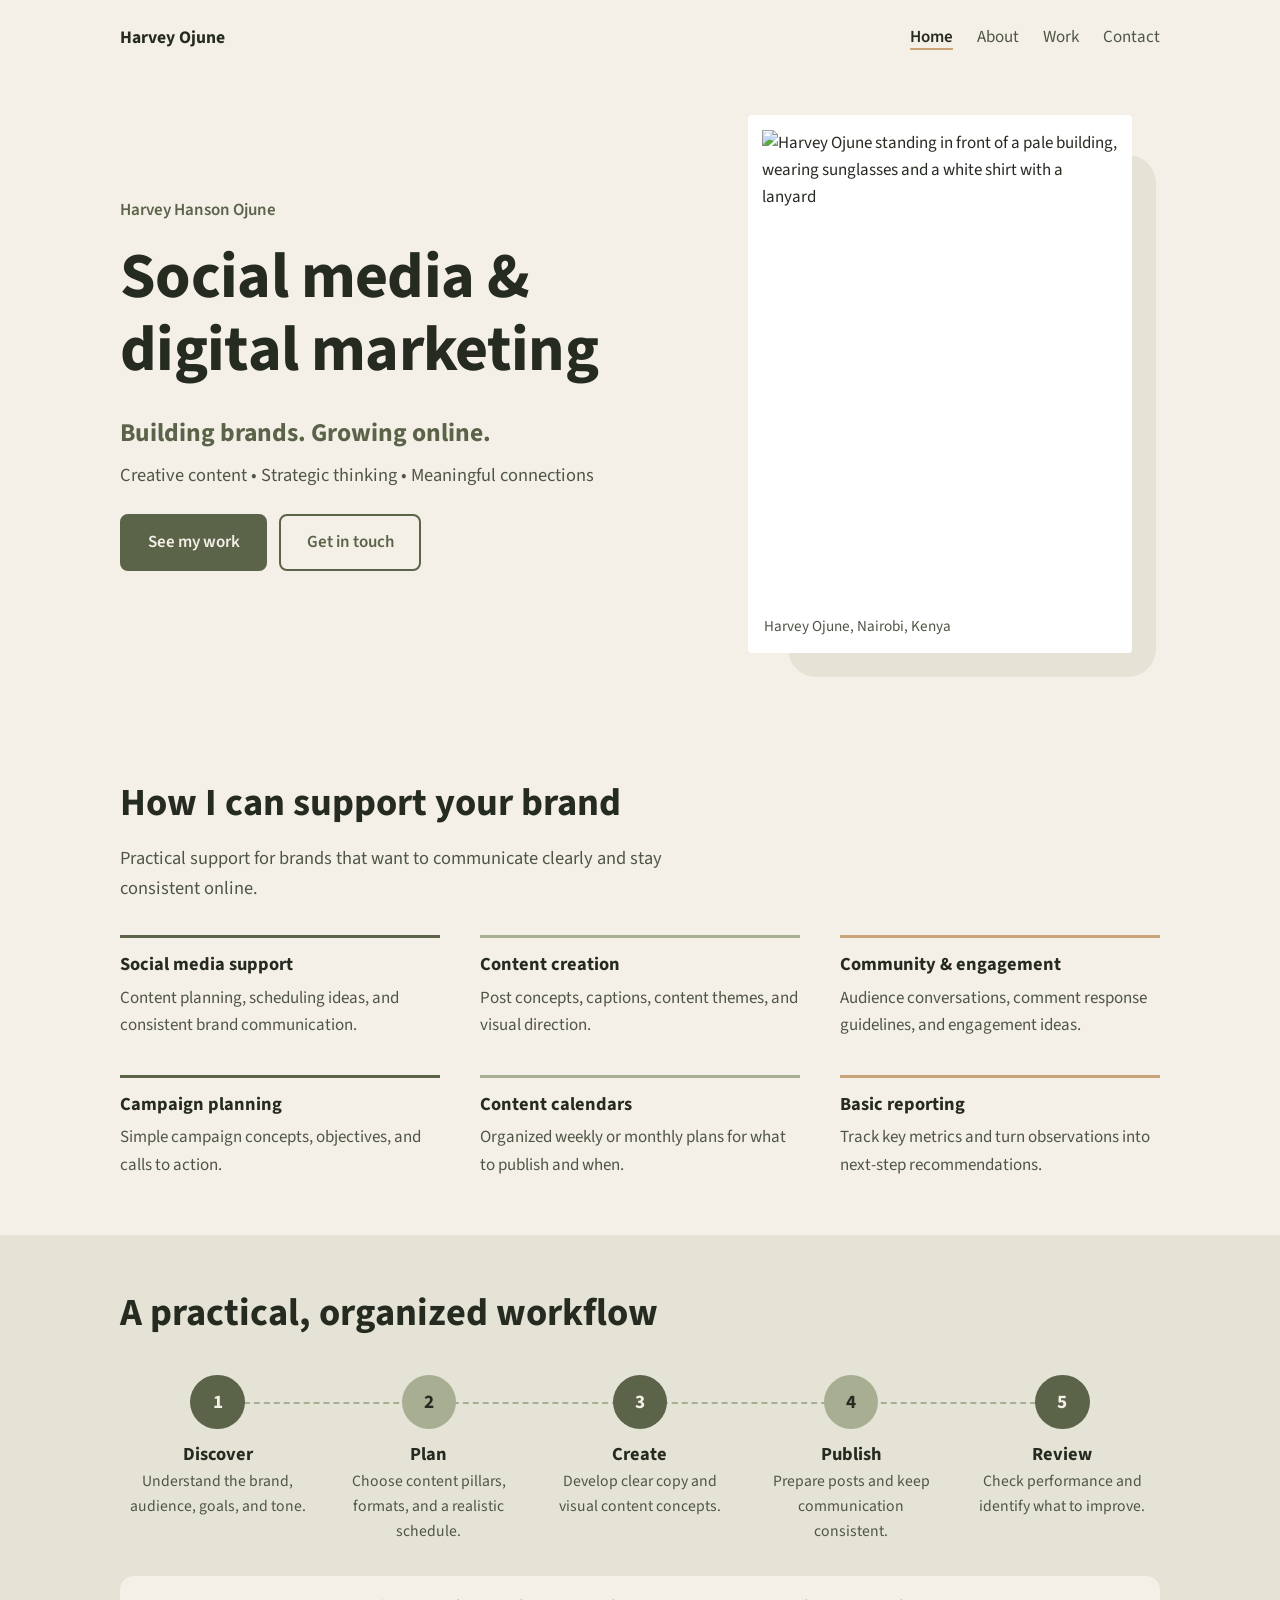
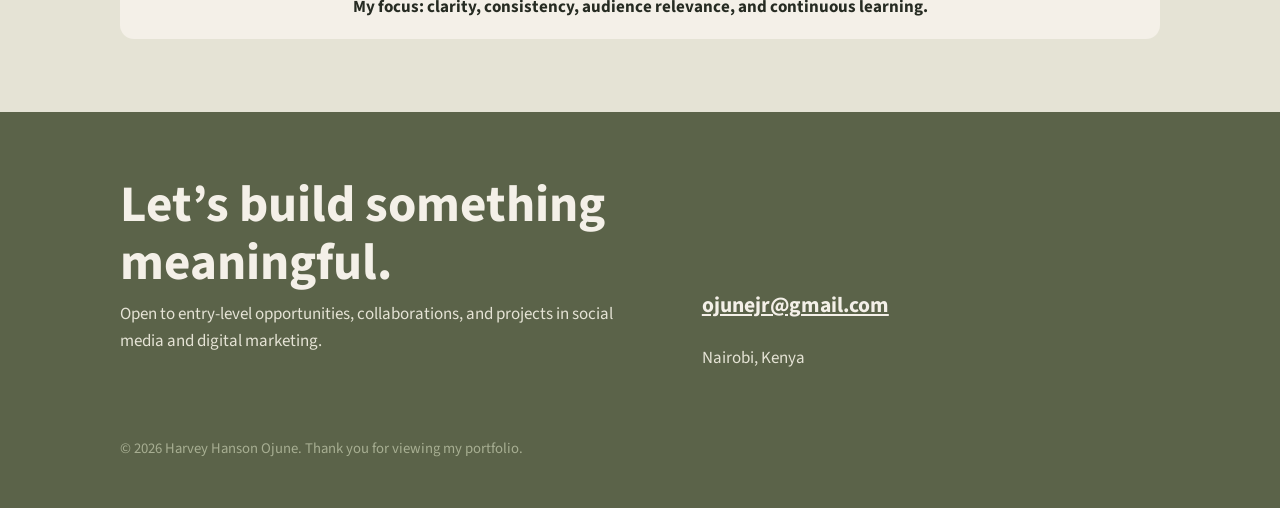
==== index.html @ 5746744a "Add files via upload" ====
<!DOCTYPE html>
<html lang="en">
<head>
  <meta charset="UTF-8">
  <meta name="viewport" content="width=device-width, initial-scale=1">
  <link rel="preconnect" href="https://fonts.googleapis.com">
  <link rel="preconnect" href="https://fonts.gstatic.com" crossorigin>
  <link href="https://fonts.googleapis.com/css2?family=Source+Sans+3:wght@400;600;700;800&display=swap" rel="stylesheet">
  <link rel="icon" href="data:image/svg+xml,%3Csvg xmlns=%27http://www.w3.org/2000/svg%27 viewBox=%270 0 100 100%27%3E%3Crect width=%27100%27 height=%27100%27 rx=%2722%27 fill=%27%235b6349%27/%3E%3Ctext x=%2750%27 y=%2770%27 font-size=%2762%27 font-family=%27sans-serif%27 font-weight=%27700%27 text-anchor=%27middle%27 fill=%27%23f4f0e8%27%3EH%3C/text%3E%3C/svg%3E">
  <link rel="stylesheet" href="style.css">
  <title>Harvey Ojune | Social Media &amp; Digital Marketing</title>
  <meta name="description" content="Portfolio of Harvey Hanson Ojune, a social media and digital marketing professional in Nairobi, Kenya. Creative content, strategic thinking, meaningful connections.">
</head>
<body>

  <header class="site-header">
    <div class="wrap">
      <a class="brand" href="index.html">Harvey Ojune</a>
      <nav aria-label="Main">
        <a href="index.html" aria-current="page">Home</a>
        <a href="about.html">About</a>
        <a href="work.html">Work</a>
        <a href="#contact">Contact</a>
      </nav>
    </div>
  </header>

  <main>
    <section class="hero">
      <div class="wrap">
        <div>
          <p class="name">Harvey Hanson Ojune</p>
          <h1>Social media &amp; digital marketing</h1>
          <p class="tagline">Building brands. Growing online.</p>
          <p class="pillars">Creative content &bull; Strategic thinking &bull; Meaningful connections</p>
          <div class="button-row">
            <a class="button" href="work.html">See my work</a>
            <a class="button ghost" href="#contact">Get in touch</a>
          </div>
        </div>
        <div class="photo-frame">
          <figure>
            <img src="images/harvey-cover.jpg" alt="Harvey Ojune standing in front of a pale building, wearing sunglasses and a white shirt with a lanyard" width="633" height="844">
            <figcaption>Harvey Ojune, Nairobi, Kenya</figcaption>
          </figure>
        </div>
      </div>
    </section>

    <section id="services">
      <div class="wrap">
        <h2>How I can support your brand</h2>
        <p class="section-intro">Practical support for brands that want to communicate clearly and stay consistent online.</p>
        <ul class="services">
          <li>
            <h3>Social media support</h3>
            <p>Content planning, scheduling ideas, and consistent brand communication.</p>
          </li>
          <li>
            <h3>Content creation</h3>
            <p>Post concepts, captions, content themes, and visual direction.</p>
          </li>
          <li>
            <h3>Community &amp; engagement</h3>
            <p>Audience conversations, comment response guidelines, and engagement ideas.</p>
          </li>
          <li>
            <h3>Campaign planning</h3>
            <p>Simple campaign concepts, objectives, and calls to action.</p>
          </li>
          <li>
            <h3>Content calendars</h3>
            <p>Organized weekly or monthly plans for what to publish and when.</p>
          </li>
          <li>
            <h3>Basic reporting</h3>
            <p>Track key metrics and turn observations into next-step recommendations.</p>
          </li>
        </ul>
      </div>
    </section>

    <section class="workflow-band" id="workflow">
      <div class="wrap">
        <h2>A practical, organized workflow</h2>
        <ol class="steps">
          <li>
            <h3>Discover</h3>
            <p>Understand the brand, audience, goals, and tone.</p>
          </li>
          <li>
            <h3>Plan</h3>
            <p>Choose content pillars, formats, and a realistic schedule.</p>
          </li>
          <li>
            <h3>Create</h3>
            <p>Develop clear copy and visual content concepts.</p>
          </li>
          <li>
            <h3>Publish</h3>
            <p>Prepare posts and keep communication consistent.</p>
          </li>
          <li>
            <h3>Review</h3>
            <p>Check performance and identify what to improve.</p>
          </li>
        </ol>
        <p class="focus">My focus: clarity, consistency, audience relevance, and continuous learning.</p>
      </div>
    </section>
  </main>

  <footer class="contact" id="contact">
    <div class="wrap">
      <div>
        <h2>Let&rsquo;s build something meaningful.</h2>
        <p>Open to entry-level opportunities, collaborations, and projects in social media and digital marketing.</p>
      </div>
      <div>
        <p class="email"><a href="mailto:ojunejr@gmail.com">ojunejr@gmail.com</a></p>
        <p class="place">Nairobi, Kenya</p>
      </div>
      <p class="legal">&copy; 2026 Harvey Hanson Ojune. Thank you for viewing my portfolio.</p>
    </div>
  </footer>

</body>
</html>
---- style.css ----
/* ==========================================================
   Harvey Ojune portfolio
   Change the colors and widths here and the whole site updates.
   ========================================================== */
:root {
  --cream: #f4f0e8;
  --stone: #e5e3d5;
  --sage: #5b6349;
  --sage-light: #a7ae92;
  --tan: #c9a478;
  --ink: #262b22;
  --muted: #4f5645;
  --white: #ffffff;
  --max: 68rem;
  --radius: 14px;
}

* { box-sizing: border-box; }

html { scroll-behavior: smooth; }
@media (prefers-reduced-motion: reduce) { html { scroll-behavior: auto; } }

body {
  margin: 0;
  background: var(--cream);
  color: var(--ink);
  font-family: "Source Sans 3", Calibri, Carlito, "Segoe UI", Roboto, system-ui, sans-serif;
  font-size: 1.0625rem;
  line-height: 1.6;
}

img { max-width: 100%; height: auto; display: block; }

h1, h2, h3 { line-height: 1.15; margin: 0 0 0.5em; font-weight: 700; }
h1 { font-size: clamp(2.25rem, 6vw, 4rem); letter-spacing: -0.01em; }
h2 { font-size: clamp(1.75rem, 3.5vw, 2.4rem); }
h3 { font-size: 1.15rem; }
p  { margin: 0 0 1em; max-width: 62ch; }

a { color: var(--sage); }
a:hover { color: var(--ink); }
a:focus-visible, .button:focus-visible {
  outline: 3px solid var(--sage);
  outline-offset: 3px;
}

.wrap { max-width: var(--max); margin: 0 auto; padding: 0 1.5rem; }
.muted { color: var(--muted); }

/* ---------- Header ---------- */
.site-header { padding: 1.25rem 0; }
.site-header .wrap {
  display: flex; flex-wrap: wrap; justify-content: space-between;
  align-items: center; gap: 0.75rem 1.5rem;
}
.brand { font-weight: 700; color: var(--ink); text-decoration: none; font-size: 1.1rem; }
.site-header nav { display: flex; flex-wrap: wrap; gap: 0.25rem 1.5rem; }
.site-header nav a { color: var(--muted); text-decoration: none; padding: 0.25rem 0; }
.site-header nav a:hover { color: var(--ink); }
.site-header nav a[aria-current="page"] {
  color: var(--ink); font-weight: 600;
  text-decoration: underline; text-decoration-thickness: 2px;
  text-underline-offset: 6px; text-decoration-color: var(--tan);
}

/* ---------- Buttons ---------- */
.button {
  display: inline-block; padding: 0.8rem 1.6rem; border-radius: 8px;
  background: var(--sage); color: var(--cream);
  font-weight: 600; text-decoration: none; border: 2px solid var(--sage);
}
.button:hover { background: var(--ink); border-color: var(--ink); color: var(--cream); }
.button.ghost { background: transparent; color: var(--sage); }
.button.ghost:hover { background: var(--sage); color: var(--cream); border-color: var(--sage); }
.button-row { display: flex; flex-wrap: wrap; gap: 0.75rem; margin-top: 1.5rem; }

/* ---------- Hero ---------- */
.hero { padding: 2.5rem 0 4.5rem; }
.hero .wrap {
  display: grid; grid-template-columns: 1.25fr 1fr;
  gap: 3rem; align-items: center;
}
.hero .name { color: var(--sage); font-weight: 600; margin-bottom: 1rem; }
.hero h1 { margin-bottom: 0.4em; }
.hero .tagline { font-size: 1.6rem; font-weight: 700; color: var(--sage); margin-bottom: 0.4rem; }
.hero .pillars { font-size: 1.15rem; color: var(--muted); }

.photo-frame { position: relative; justify-self: center; width: 100%; max-width: 24rem; }
.photo-frame::before {
  content: ""; position: absolute; inset: 2.5rem -1.5rem -1.5rem 2.5rem;
  background: var(--stone); border-radius: 28px; z-index: 0;
}
.photo-frame figure {
  position: relative; z-index: 1; margin: 0; background: var(--white);
  padding: 0.9rem 0.9rem 0.6rem; border-radius: 4px;
}
.photo-frame img { width: 100%; aspect-ratio: 3 / 4; object-fit: cover; }
.photo-frame figcaption { padding: 0.7rem 0.1rem 0.3rem; font-size: 0.95rem; color: var(--muted); }

/* ---------- Sections ---------- */
section { padding: 3.5rem 0; }
.section-intro { color: var(--muted); font-size: 1.15rem; margin-bottom: 2rem; }

/* Services */
.services {
  display: grid; grid-template-columns: repeat(3, 1fr);
  gap: 2.25rem 2.5rem; margin: 0; padding: 0; list-style: none;
}
.services li { border-top: 3px solid var(--sage); padding-top: 1rem; }
.services li:nth-child(3n+2) { border-top-color: var(--sage-light); }
.services li:nth-child(3n) { border-top-color: var(--tan); }
.services p { color: var(--muted); margin: 0; }

/* Workflow (a real sequence, so it is numbered) */
.workflow-band { background: var(--stone); }
.steps {
  list-style: none; margin: 2.5rem 0 2rem; padding: 0;
  display: grid; grid-template-columns: repeat(5, 1fr); gap: 1rem;
  position: relative; counter-reset: step;
}
.steps::before {
  content: ""; position: absolute; top: 1.7rem; left: 10%; right: 10%;
  border-top: 2px dashed var(--sage-light);
}
.steps li { position: relative; text-align: center; padding: 0 0.4rem; counter-increment: step; }
.steps li::before {
  content: counter(step);
  display: grid; place-items: center; width: 3.4rem; height: 3.4rem;
  margin: 0 auto 0.9rem; border-radius: 50%;
  background: var(--sage); color: var(--cream);
  font-weight: 700; font-size: 1.2rem; position: relative;
}
.steps li:nth-child(even)::before { background: var(--sage-light); color: var(--ink); }
.steps h3 { margin-bottom: 0.25rem; }
.steps p { margin: 0 auto; color: var(--muted); font-size: 0.98rem; }
.focus {
  background: var(--cream); border-radius: var(--radius);
  padding: 1.1rem 1.5rem; text-align: center; font-weight: 700; max-width: none;
}

/* ---------- About page ---------- */
.about-grid {
  display: grid; grid-template-columns: 1.4fr 1fr; gap: 3.5rem; align-items: start;
}
.about-photo { margin: 0; background: var(--white); padding: 0.9rem 0.9rem 0.6rem; border-radius: 4px; max-width: 22rem; }
.about-photo img { width: 100%; aspect-ratio: 4 / 5; object-fit: cover; object-position: 50% 40%; }
.about-photo figcaption { padding: 0.7rem 0.1rem 0.3rem; font-size: 0.95rem; color: var(--muted); }

.strengths { list-style: none; padding: 0; margin: 0 0 2rem; display: grid; grid-template-columns: 1fr 1fr; gap: 0.75rem; }
.strengths li { background: var(--white); border-radius: 10px; padding: 0.9rem 1.1rem; font-weight: 600; border-left: 5px solid var(--sage); }
.strengths li:nth-child(2) { border-left-color: var(--sage-light); }
.strengths li:nth-child(3) { border-left-color: var(--tan); }

.approach { display: flex; flex-wrap: wrap; gap: 0.75rem; padding: 0; list-style: none; margin: 0 0 2rem; }
.approach li { padding: 0.7rem 1.4rem; border-radius: 999px; font-weight: 700; }
.approach li:nth-child(1) { background: var(--sage); color: var(--cream); }
.approach li:nth-child(2) { background: var(--sage-light); color: var(--ink); }
.approach li:nth-child(3) { background: var(--tan); color: var(--ink); }

.tools { display: grid; grid-template-columns: 1fr 1fr; gap: 1.5rem 2.5rem; margin: 0; padding: 0; list-style: none; }
.tools li { border-top: 1px solid var(--sage-light); padding-top: 0.75rem; }
.tools strong { display: block; }
.tools span { color: var(--muted); }

/* ---------- Work page ---------- */
.page-head { padding: 2rem 0 1rem; }
.notice {
  background: var(--stone); border-radius: var(--radius);
  padding: 1rem 1.4rem; max-width: 62ch; margin: 1.25rem 0 0;
}

.week {
  display: grid; grid-template-columns: repeat(7, 1fr); gap: 0.6rem;
  list-style: none; padding: 0; margin: 0 0 1rem;
}
.week li { background: var(--white); border-radius: 12px; overflow: hidden; display: flex; flex-direction: column; }
.week .day { padding: 0.7rem 0.5rem; text-align: center; font-weight: 700; background: var(--sage); color: var(--cream); }
.week li:nth-child(3n+2) .day { background: var(--sage-light); color: var(--ink); }
.week li:nth-child(3n) .day { background: var(--tan); color: var(--ink); }
.week .theme { font-weight: 700; text-align: center; padding: 1rem 0.5rem 0.4rem; line-height: 1.25; }
.week .format { text-align: center; color: var(--muted); padding: 0 0.5rem 0.4rem; }
.week .goal { text-align: center; color: var(--muted); font-size: 0.92rem; padding: 0 0.6rem 1rem; }

.post-demo { display: grid; grid-template-columns: 1fr 1.1fr; gap: 3rem; align-items: center; }
.post-card { background: var(--white); border-radius: 24px; padding: 1.25rem; max-width: 26rem; }
.post-image { position: relative; border-radius: 6px; overflow: hidden; }
.post-image img { width: 100%; aspect-ratio: 1 / 1; object-fit: cover; }
.post-image .overlay {
  position: absolute; left: 0; right: 0; bottom: 0;
  background: rgba(91, 99, 73, 0.92); color: var(--cream);
  padding: 0.9rem 1.1rem; font-weight: 800; font-size: clamp(1.2rem, 3vw, 1.6rem); line-height: 1.15;
}
.post-handle { display: flex; align-items: center; gap: 0.7rem; padding: 0.9rem 0.2rem 0.1rem; font-weight: 700; color: var(--sage); }
.post-handle::before { content: ""; width: 2.2rem; height: 2.2rem; border-radius: 50%; background: var(--sage-light); }

.post-copy h3 { margin-top: 0; }
.cta { font-weight: 700; color: var(--sage); }
.tags { color: var(--muted); font-size: 0.98rem; }

.campaign-top { display: grid; grid-template-columns: repeat(3, 1fr); gap: 2rem; margin-bottom: 2.5rem; }
.campaign-top > div { border-top: 3px solid var(--sage); padding-top: 0.9rem; }
.campaign-top > div:nth-child(2) { border-top-color: var(--sage-light); }
.campaign-top > div:nth-child(3) { border-top-color: var(--tan); }
.campaign-top p { color: var(--muted); margin: 0; }

.campaign-bottom { display: grid; grid-template-columns: 1fr 1.2fr; gap: 3rem; align-items: start; }
.days { list-style: none; padding: 0; margin: 0; }
.days li { padding: 0.5rem 0; border-bottom: 1px solid var(--sage-light); display: flex; gap: 1rem; }
.days li strong { min-width: 4.5rem; color: var(--sage); }
.measure { background: var(--stone); border-radius: var(--radius); padding: 1.4rem 1.6rem; }
.measure h3 { margin-top: 0; }
.measure p { margin: 0; }

/* ---------- Contact footer ---------- */
.contact { background: var(--sage); color: var(--cream); padding: 4rem 0 3rem; margin-top: 0; }
.contact .wrap { display: grid; grid-template-columns: 1.2fr 1fr; gap: 2rem; align-items: end; }
.contact h2 { font-size: clamp(2rem, 5vw, 3.2rem); margin-bottom: 0.5rem; }
.contact p { color: var(--stone); }
.contact a { color: var(--cream); }
.contact .email { font-size: 1.35rem; font-weight: 700; word-break: break-word; }
.contact .place { margin: 0.25rem 0 0; }
.contact .legal { grid-column: 1 / -1; margin: 2rem 0 0; font-size: 0.92rem; color: var(--sage-light); }
.contact a:focus-visible { outline-color: var(--cream); }

/* ---------- Tablet and phone ---------- */
@media (max-width: 62rem) {
  .week { grid-template-columns: repeat(4, 1fr); }
  .steps { grid-template-columns: repeat(3, 1fr); row-gap: 2rem; }
  .steps::before { display: none; }
}

@media (max-width: 52rem) {
  .hero .wrap, .about-grid, .post-demo, .campaign-bottom, .contact .wrap { grid-template-columns: 1fr; }
  .hero { padding-bottom: 3rem; }
  .photo-frame { max-width: 20rem; margin-top: 1rem; }
  .services, .campaign-top { grid-template-columns: 1fr; }
  .about-photo { max-width: 20rem; }
  .week { grid-template-columns: repeat(2, 1fr); }
}

@media (max-width: 36rem) {
  .steps { grid-template-columns: 1fr; text-align: left; }
  .steps li { display: grid; grid-template-columns: 3.4rem 1fr; column-gap: 1rem; text-align: left; }
  .steps li::before { grid-row: 1 / span 2; margin: 0; }
  .steps p { margin: 0; }
  .strengths, .tools { grid-template-columns: 1fr; }
}
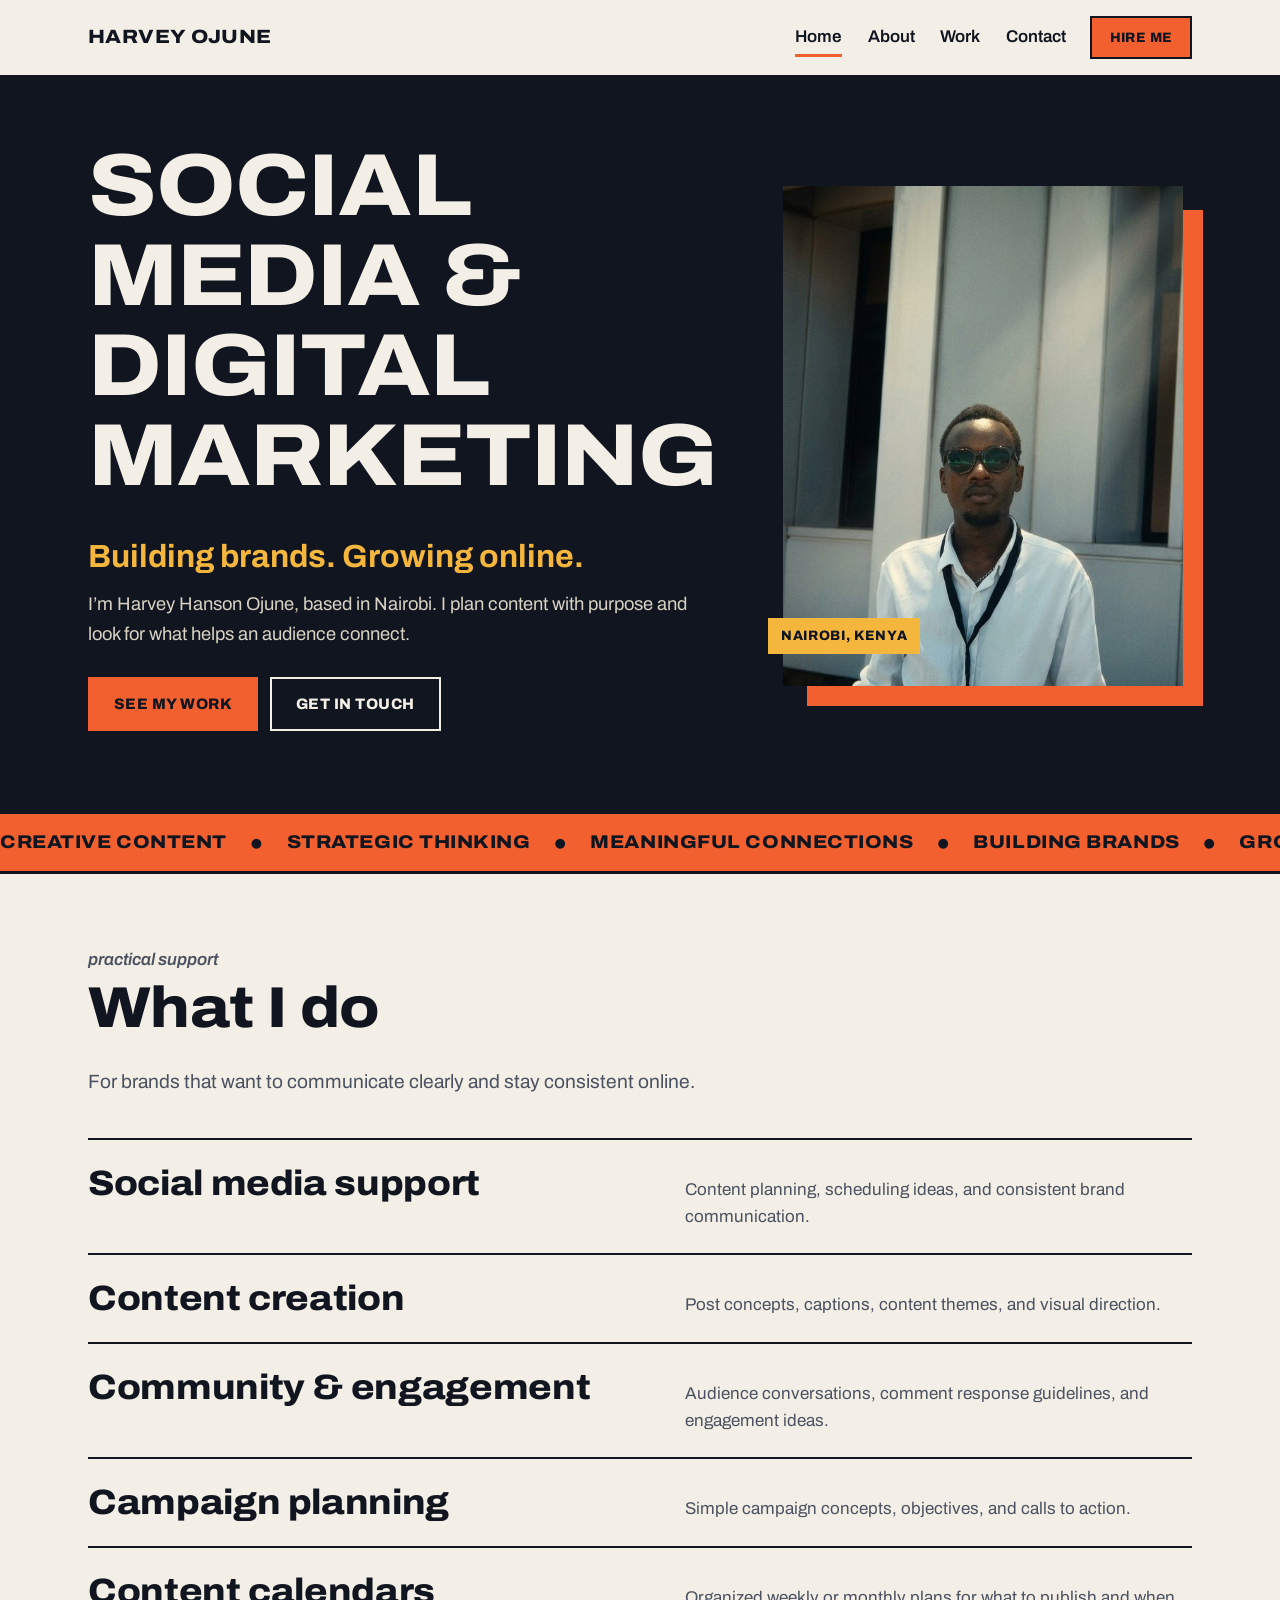
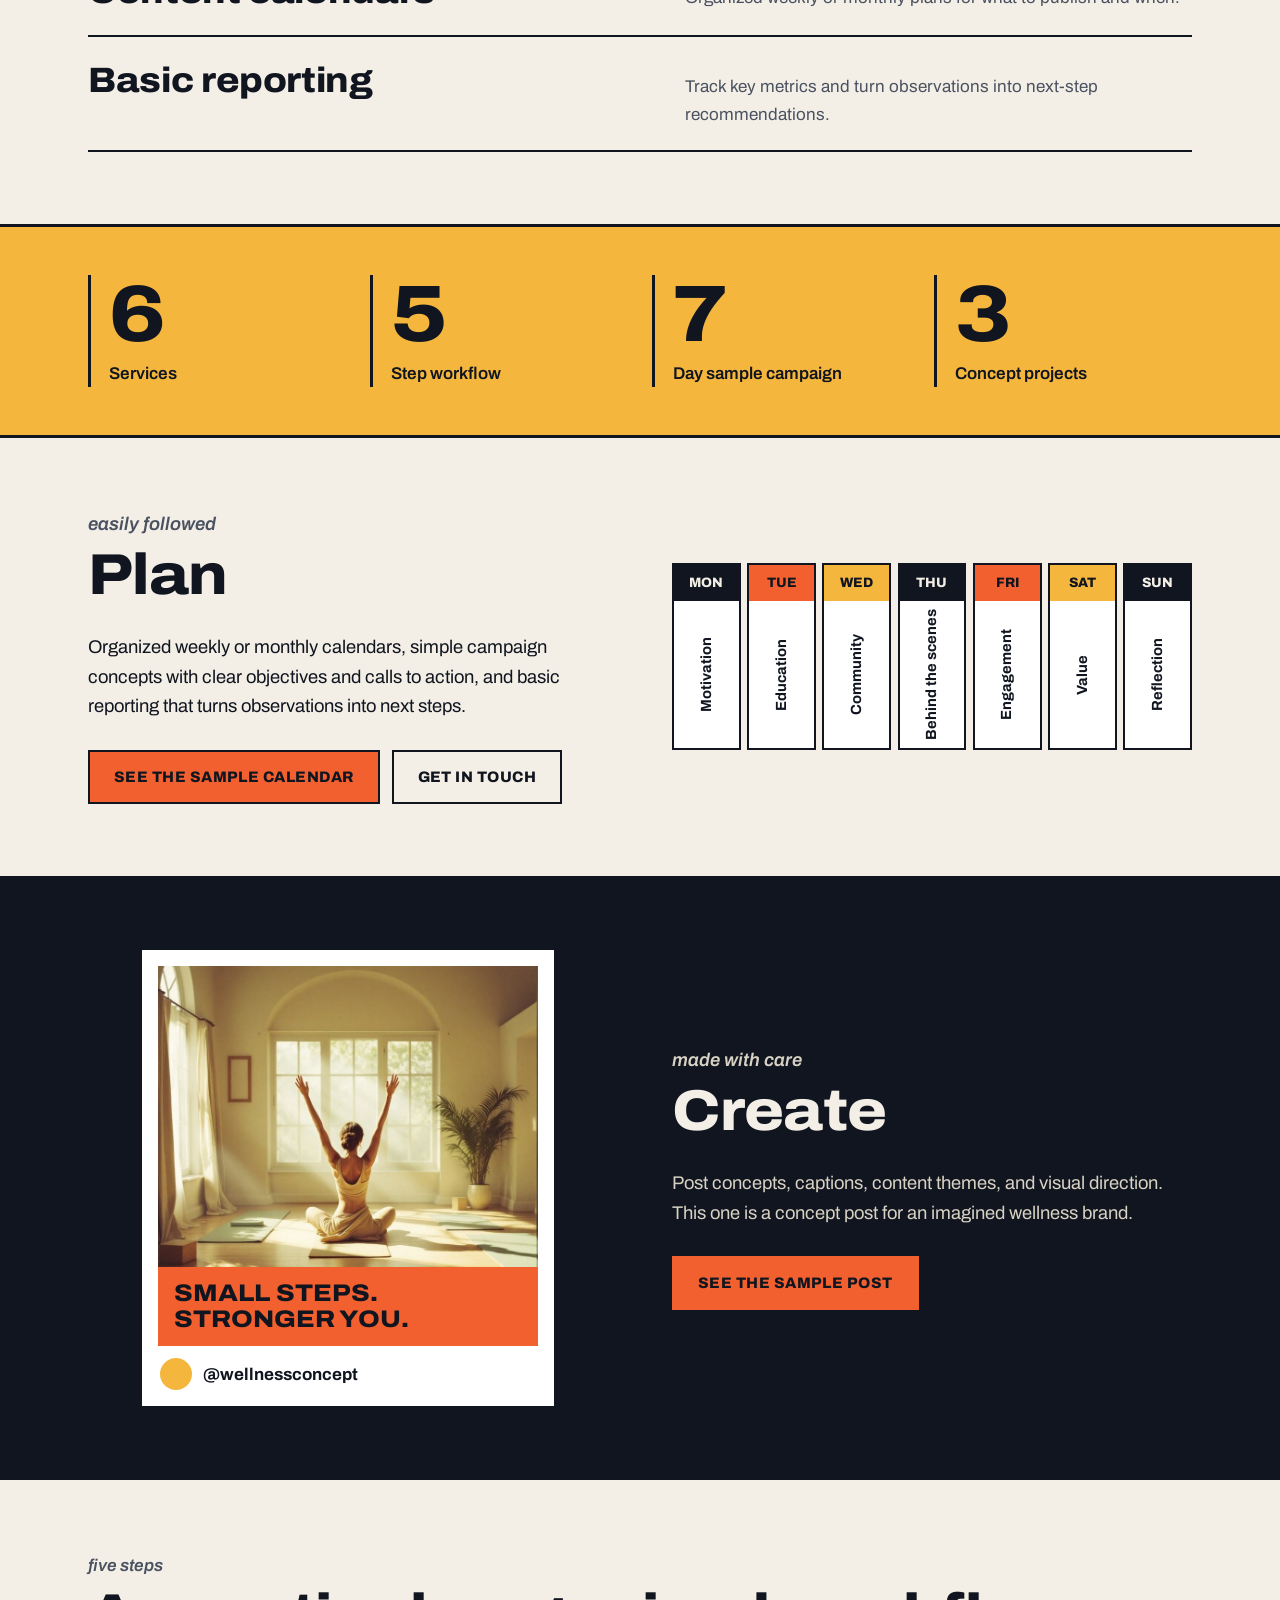
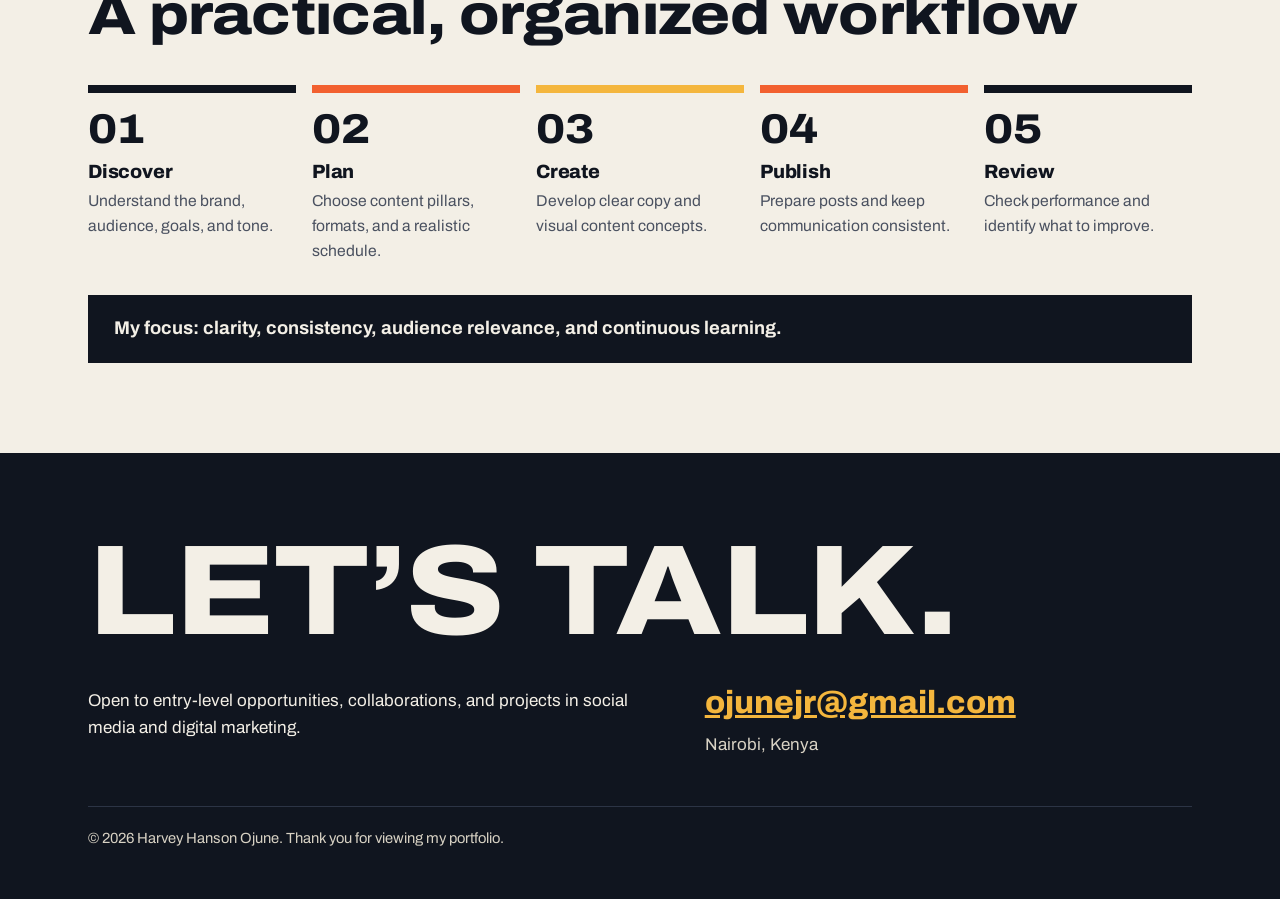
==== commit 56872ca3: "Add files via upload" ====
--- a/index.html
+++ b/index.html
@@ -5,11 +5,11 @@
   <meta name="viewport" content="width=device-width, initial-scale=1">
   <link rel="preconnect" href="https://fonts.googleapis.com">
   <link rel="preconnect" href="https://fonts.gstatic.com" crossorigin>
-  <link href="https://fonts.googleapis.com/css2?family=Source+Sans+3:wght@400;600;700;800&display=swap" rel="stylesheet">
-  <link rel="icon" href="data:image/svg+xml,%3Csvg xmlns=%27http://www.w3.org/2000/svg%27 viewBox=%270 0 100 100%27%3E%3Crect width=%27100%27 height=%27100%27 rx=%2722%27 fill=%27%235b6349%27/%3E%3Ctext x=%2750%27 y=%2770%27 font-size=%2762%27 font-family=%27sans-serif%27 font-weight=%27700%27 text-anchor=%27middle%27 fill=%27%23f4f0e8%27%3EH%3C/text%3E%3C/svg%3E">
+  <link href="https://fonts.googleapis.com/css2?family=Archivo:wdth,wght@62..125,400..900&display=swap" rel="stylesheet">
+  <link rel="icon" href="data:image/svg+xml,%3Csvg xmlns=%27http://www.w3.org/2000/svg%27 viewBox=%270 0 100 100%27%3E%3Crect width=%27100%27 height=%27100%27 fill=%27%23f2602f%27/%3E%3Ctext x=%2750%27 y=%2772%27 font-size=%2768%27 font-family=%27sans-serif%27 font-weight=%27800%27 text-anchor=%27middle%27 fill=%27%2310151f%27%3EH%3C/text%3E%3C/svg%3E">
   <link rel="stylesheet" href="style.css">
   <title>Harvey Ojune | Social Media &amp; Digital Marketing</title>
-  <meta name="description" content="Portfolio of Harvey Hanson Ojune, a social media and digital marketing professional in Nairobi, Kenya. Creative content, strategic thinking, meaningful connections.">
+  <meta name="description" content="Portfolio of Harvey Hanson Ojune, a social media and digital marketing professional in Nairobi, Kenya. Building brands. Growing online.">
 </head>
 <body>
 
@@ -22,103 +22,133 @@
         <a href="work.html">Work</a>
         <a href="#contact">Contact</a>
       </nav>
+      <a class="button small" href="mailto:ojunejr@gmail.com?subject=Hello%20Harvey">Hire me</a>
     </div>
   </header>
 
   <main>
-    <section class="hero">
+    <section class="hero dark">
       <div class="wrap">
         <div>
-          <p class="name">Harvey Hanson Ojune</p>
           <h1>Social media &amp; digital marketing</h1>
           <p class="tagline">Building brands. Growing online.</p>
-          <p class="pillars">Creative content &bull; Strategic thinking &bull; Meaningful connections</p>
+          <p class="lead">I&rsquo;m Harvey Hanson Ojune, based in Nairobi. I plan content with purpose and look for what helps an audience connect.</p>
           <div class="button-row">
             <a class="button" href="work.html">See my work</a>
             <a class="button ghost" href="#contact">Get in touch</a>
           </div>
         </div>
-        <div class="photo-frame">
-          <figure>
-            <img src="images/harvey-cover.jpg" alt="Harvey Ojune standing in front of a pale building, wearing sunglasses and a white shirt with a lanyard" width="633" height="844">
-            <figcaption>Harvey Ojune, Nairobi, Kenya</figcaption>
-          </figure>
+        <div class="hero-photo">
+          <img src="images/harvey-cover.jpg" alt="Harvey Ojune standing in front of a pale building, wearing sunglasses and a white shirt with a lanyard" width="633" height="844">
+          <span class="tag">Nairobi, Kenya</span>
         </div>
       </div>
     </section>
 
-    <section id="services">
+    <div class="ticker" aria-label="Creative content, strategic thinking, meaningful connections">
+      <div class="ticker-track">
+        <div class="ticker-group"><span>Creative content</span><span>Strategic thinking</span><span>Meaningful connections</span><span>Building brands</span><span>Growing online</span></div>
+        <div class="ticker-group" aria-hidden="true"><span>Creative content</span><span>Strategic thinking</span><span>Meaningful connections</span><span>Building brands</span><span>Growing online</span></div>
+      </div>
+    </div>
+
+    <section id="what-i-do">
       <div class="wrap">
-        <h2>How I can support your brand</h2>
-        <p class="section-intro">Practical support for brands that want to communicate clearly and stay consistent online.</p>
-        <ul class="services">
-          <li>
-            <h3>Social media support</h3>
-            <p>Content planning, scheduling ideas, and consistent brand communication.</p>
-          </li>
-          <li>
-            <h3>Content creation</h3>
-            <p>Post concepts, captions, content themes, and visual direction.</p>
-          </li>
-          <li>
-            <h3>Community &amp; engagement</h3>
-            <p>Audience conversations, comment response guidelines, and engagement ideas.</p>
-          </li>
-          <li>
-            <h3>Campaign planning</h3>
-            <p>Simple campaign concepts, objectives, and calls to action.</p>
-          </li>
-          <li>
-            <h3>Content calendars</h3>
-            <p>Organized weekly or monthly plans for what to publish and when.</p>
-          </li>
-          <li>
-            <h3>Basic reporting</h3>
-            <p>Track key metrics and turn observations into next-step recommendations.</p>
-          </li>
+        <p class="kicker">practical support</p>
+        <h2>What I do</h2>
+        <p class="section-intro">For brands that want to communicate clearly and stay consistent online.</p>
+        <ul class="what">
+          <li><h3>Social media support</h3><p>Content planning, scheduling ideas, and consistent brand communication.</p></li>
+          <li><h3>Content creation</h3><p>Post concepts, captions, content themes, and visual direction.</p></li>
+          <li><h3>Community &amp; engagement</h3><p>Audience conversations, comment response guidelines, and engagement ideas.</p></li>
+          <li><h3>Campaign planning</h3><p>Simple campaign concepts, objectives, and calls to action.</p></li>
+          <li><h3>Content calendars</h3><p>Organized weekly or monthly plans for what to publish and when.</p></li>
+          <li><h3>Basic reporting</h3><p>Track key metrics and turn observations into next-step recommendations.</p></li>
         </ul>
       </div>
     </section>
 
-    <section class="workflow-band" id="workflow">
+    <div class="stats">
       <div class="wrap">
+        <ul>
+          <li><span class="num">6</span><span class="label">Services</span></li>
+          <li><span class="num">5</span><span class="label">Step workflow</span></li>
+          <li><span class="num">7</span><span class="label">Day sample campaign</span></li>
+          <li><span class="num">3</span><span class="label">Concept projects</span></li>
+        </ul>
+      </div>
+    </div>
+
+    <section class="feature">
+      <div class="wrap">
+        <div>
+          <p class="kicker">easily followed</p>
+          <h2>Plan</h2>
+          <p>Organized weekly or monthly calendars, simple campaign concepts with clear objectives and calls to action, and basic reporting that turns observations into next steps.</p>
+          <div class="button-row">
+            <a class="button" href="work.html#calendar">See the sample calendar</a>
+            <a class="button ghost" href="#contact">Get in touch</a>
+          </div>
+        </div>
+        <div>
+          <ul class="mini-week" aria-label="Sample week of content themes: Motivation, Education, Community, Behind the scenes, Engagement, Value, Reflection">
+            <li><span class="d">Mon</span><span class="t">Motivation</span></li>
+            <li><span class="d">Tue</span><span class="t">Education</span></li>
+            <li><span class="d">Wed</span><span class="t">Community</span></li>
+            <li><span class="d">Thu</span><span class="t">Behind the scenes</span></li>
+            <li><span class="d">Fri</span><span class="t">Engagement</span></li>
+            <li><span class="d">Sat</span><span class="t">Value</span></li>
+            <li><span class="d">Sun</span><span class="t">Reflection</span></li>
+          </ul>
+        </div>
+      </div>
+    </section>
+
+    <section class="feature dark">
+      <div class="wrap">
+        <div class="post-card">
+          <div class="post-image">
+            <img src="images/wellness-post.jpg" alt="A woman sitting cross-legged in a sunlit yoga studio with her arms raised toward a large window" width="820" height="820">
+            <div class="overlay">Small steps. Stronger you.</div>
+          </div>
+          <div class="post-handle">@wellnessconcept</div>
+        </div>
+        <div>
+          <p class="kicker">made with care</p>
+          <h2>Create</h2>
+          <p>Post concepts, captions, content themes, and visual direction. This one is a concept post for an imagined wellness brand.</p>
+          <div class="button-row">
+            <a class="button" href="work.html#post">See the sample post</a>
+          </div>
+        </div>
+      </div>
+    </section>
+
+    <section id="workflow">
+      <div class="wrap">
+        <p class="kicker">five steps</p>
         <h2>A practical, organized workflow</h2>
         <ol class="steps">
-          <li>
-            <h3>Discover</h3>
-            <p>Understand the brand, audience, goals, and tone.</p>
-          </li>
-          <li>
-            <h3>Plan</h3>
-            <p>Choose content pillars, formats, and a realistic schedule.</p>
-          </li>
-          <li>
-            <h3>Create</h3>
-            <p>Develop clear copy and visual content concepts.</p>
-          </li>
-          <li>
-            <h3>Publish</h3>
-            <p>Prepare posts and keep communication consistent.</p>
-          </li>
-          <li>
-            <h3>Review</h3>
-            <p>Check performance and identify what to improve.</p>
-          </li>
+          <li><h3>Discover</h3><p>Understand the brand, audience, goals, and tone.</p></li>
+          <li><h3>Plan</h3><p>Choose content pillars, formats, and a realistic schedule.</p></li>
+          <li><h3>Create</h3><p>Develop clear copy and visual content concepts.</p></li>
+          <li><h3>Publish</h3><p>Prepare posts and keep communication consistent.</p></li>
+          <li><h3>Review</h3><p>Check performance and identify what to improve.</p></li>
         </ol>
         <p class="focus">My focus: clarity, consistency, audience relevance, and continuous learning.</p>
       </div>
     </section>
   </main>
 
-  <footer class="contact" id="contact">
+  <footer class="contact dark" id="contact">
     <div class="wrap">
-      <div>
-        <h2>Let&rsquo;s build something meaningful.</h2>
+      <h2>Let&rsquo;s talk.</h2>
+      <div class="row">
         <p>Open to entry-level opportunities, collaborations, and projects in social media and digital marketing.</p>
-      </div>
-      <div>
-        <p class="email"><a href="mailto:ojunejr@gmail.com">ojunejr@gmail.com</a></p>
-        <p class="place">Nairobi, Kenya</p>
+        <div>
+          <p class="email"><a href="mailto:ojunejr@gmail.com">ojunejr@gmail.com</a></p>
+          <p class="place">Nairobi, Kenya</p>
+        </div>
       </div>
       <p class="legal">&copy; 2026 Harvey Hanson Ojune. Thank you for viewing my portfolio.</p>
     </div>
--- a/style.css
+++ b/style.css
@@ -1,247 +1,264 @@
 /* ==========================================================
-   Harvey Ojune portfolio
-   Change the colors and widths here and the whole site updates.
+   Harvey Ojune portfolio, billboard edition
+   Change the colors and widths here and every page updates.
    ========================================================== */
 :root {
-  --cream: #f4f0e8;
-  --stone: #e5e3d5;
-  --sage: #5b6349;
-  --sage-light: #a7ae92;
-  --tan: #c9a478;
-  --ink: #262b22;
-  --muted: #4f5645;
+  --midnight: #10151f;
+  --paper: #f3efe6;
+  --signal: #f2602f;
+  --sun: #f4b63d;
+  --muted: #4a5160;
+  --line: #d8d2c4;
   --white: #ffffff;
-  --max: 68rem;
-  --radius: 14px;
+  --max: 72rem;
 }
 
 * { box-sizing: border-box; }
-
 html { scroll-behavior: smooth; }
 @media (prefers-reduced-motion: reduce) { html { scroll-behavior: auto; } }
 
 body {
   margin: 0;
-  background: var(--cream);
-  color: var(--ink);
-  font-family: "Source Sans 3", Calibri, Carlito, "Segoe UI", Roboto, system-ui, sans-serif;
+  background: var(--paper);
+  color: var(--midnight);
+  font-family: "Archivo", "Segoe UI", Roboto, system-ui, sans-serif;
   font-size: 1.0625rem;
   line-height: 1.6;
 }
 
 img { max-width: 100%; height: auto; display: block; }
 
-h1, h2, h3 { line-height: 1.15; margin: 0 0 0.5em; font-weight: 700; }
-h1 { font-size: clamp(2.25rem, 6vw, 4rem); letter-spacing: -0.01em; }
-h2 { font-size: clamp(1.75rem, 3.5vw, 2.4rem); }
-h3 { font-size: 1.15rem; }
-p  { margin: 0 0 1em; max-width: 62ch; }
-
-a { color: var(--sage); }
-a:hover { color: var(--ink); }
+h1, h2, h3 { font-weight: 800; line-height: 1.02; margin: 0 0 0.5em; letter-spacing: -0.01em; }
+h1, h2 { font-stretch: 112%; }
+h1 { font-size: clamp(2.4rem, 7vw, 5.5rem); text-transform: uppercase; }
+h2 { font-size: clamp(2rem, 5vw, 3.6rem); }
+h3 { font-size: 1.2rem; line-height: 1.2; }
+p  { margin: 0 0 1em; max-width: 60ch; }
+
+a { color: inherit; }
 a:focus-visible, .button:focus-visible {
-  outline: 3px solid var(--sage);
+  outline: 3px solid var(--signal);
   outline-offset: 3px;
 }
+.dark a:focus-visible, .dark .button:focus-visible { outline-color: var(--sun); }
 
 .wrap { max-width: var(--max); margin: 0 auto; padding: 0 1.5rem; }
-.muted { color: var(--muted); }
+.kicker { font-style: italic; font-weight: 600; color: var(--muted); margin-bottom: 0.4rem; }
+.dark .kicker { color: var(--line); }
 
 /* ---------- Header ---------- */
-.site-header { padding: 1.25rem 0; }
+.site-header { background: var(--paper); border-bottom: 2px solid var(--midnight); }
 .site-header .wrap {
-  display: flex; flex-wrap: wrap; justify-content: space-between;
-  align-items: center; gap: 0.75rem 1.5rem;
-}
-.brand { font-weight: 700; color: var(--ink); text-decoration: none; font-size: 1.1rem; }
-.site-header nav { display: flex; flex-wrap: wrap; gap: 0.25rem 1.5rem; }
-.site-header nav a { color: var(--muted); text-decoration: none; padding: 0.25rem 0; }
-.site-header nav a:hover { color: var(--ink); }
-.site-header nav a[aria-current="page"] {
-  color: var(--ink); font-weight: 600;
-  text-decoration: underline; text-decoration-thickness: 2px;
-  text-underline-offset: 6px; text-decoration-color: var(--tan);
-}
+  display: flex; flex-wrap: wrap; align-items: center;
+  justify-content: space-between; gap: 0.75rem 1.5rem; padding-top: 1rem; padding-bottom: 1rem;
+}
+.brand { font-weight: 800; font-stretch: 112%; text-decoration: none; font-size: 1.2rem; text-transform: uppercase; letter-spacing: 0.02em; }
+.site-header nav { display: flex; flex-wrap: wrap; gap: 0.25rem 1.6rem; margin-left: auto; }
+.site-header nav a { text-decoration: none; font-weight: 600; padding: 0.25rem 0; border-bottom: 3px solid transparent; }
+.site-header nav a:hover { border-bottom-color: var(--signal); }
+.site-header nav a[aria-current="page"] { border-bottom-color: var(--signal); }
 
 /* ---------- Buttons ---------- */
 .button {
-  display: inline-block; padding: 0.8rem 1.6rem; border-radius: 8px;
-  background: var(--sage); color: var(--cream);
-  font-weight: 600; text-decoration: none; border: 2px solid var(--sage);
-}
-.button:hover { background: var(--ink); border-color: var(--ink); color: var(--cream); }
-.button.ghost { background: transparent; color: var(--sage); }
-.button.ghost:hover { background: var(--sage); color: var(--cream); border-color: var(--sage); }
-.button-row { display: flex; flex-wrap: wrap; gap: 0.75rem; margin-top: 1.5rem; }
+  display: inline-block; padding: 0.8rem 1.5rem; border: 2px solid var(--midnight);
+  background: var(--signal); color: var(--midnight);
+  font-weight: 800; text-decoration: none; text-transform: uppercase;
+  letter-spacing: 0.03em; font-size: 0.95rem;
+}
+.button:hover { background: var(--midnight); color: var(--paper); }
+.button.ghost { background: transparent; }
+.button.ghost:hover { background: var(--midnight); color: var(--paper); }
+.dark .button { border-color: var(--signal); }
+.dark .button:hover { background: var(--paper); color: var(--midnight); border-color: var(--paper); }
+.dark .button.ghost { border-color: var(--paper); color: var(--paper); }
+.dark .button.ghost:hover { background: var(--paper); color: var(--midnight); }
+.button.small { padding: 0.55rem 1.1rem; font-size: 0.85rem; }
+.button-row { display: flex; flex-wrap: wrap; gap: 0.75rem; margin-top: 1.75rem; }
+
+/* ---------- Dark panels ---------- */
+.dark { background: var(--midnight); color: var(--paper); }
 
 /* ---------- Hero ---------- */
-.hero { padding: 2.5rem 0 4.5rem; }
-.hero .wrap {
-  display: grid; grid-template-columns: 1.25fr 1fr;
-  gap: 3rem; align-items: center;
-}
-.hero .name { color: var(--sage); font-weight: 600; margin-bottom: 1rem; }
-.hero h1 { margin-bottom: 0.4em; }
-.hero .tagline { font-size: 1.6rem; font-weight: 700; color: var(--sage); margin-bottom: 0.4rem; }
-.hero .pillars { font-size: 1.15rem; color: var(--muted); }
-
-.photo-frame { position: relative; justify-self: center; width: 100%; max-width: 24rem; }
-.photo-frame::before {
-  content: ""; position: absolute; inset: 2.5rem -1.5rem -1.5rem 2.5rem;
-  background: var(--stone); border-radius: 28px; z-index: 0;
-}
-.photo-frame figure {
-  position: relative; z-index: 1; margin: 0; background: var(--white);
-  padding: 0.9rem 0.9rem 0.6rem; border-radius: 4px;
-}
-.photo-frame img { width: 100%; aspect-ratio: 3 / 4; object-fit: cover; }
-.photo-frame figcaption { padding: 0.7rem 0.1rem 0.3rem; font-size: 0.95rem; color: var(--muted); }
+.hero { padding: 4rem 0 5rem; overflow: hidden; }
+.hero .wrap { display: grid; grid-template-columns: 1.3fr 1fr; gap: 3.5rem; align-items: center; }
+.hero h1 { margin-bottom: 0.35em; }
+.hero .tagline { font-size: clamp(1.3rem, 3vw, 2rem); font-weight: 700; color: var(--sun); margin-bottom: 0.5rem; max-width: none; }
+.hero .lead { color: var(--line); font-size: 1.15rem; }
+
+.hero-photo { position: relative; justify-self: center; width: 100%; max-width: 25rem; }
+.hero-photo::before {
+  content: ""; position: absolute; inset: 1.5rem -1.25rem -1.25rem 1.5rem;
+  background: var(--signal); z-index: 0;
+}
+.hero-photo img { position: relative; z-index: 1; width: 100%; aspect-ratio: 4 / 5; object-fit: cover; object-position: 50% 30%; }
+.hero-photo .tag {
+  position: absolute; z-index: 2; left: -0.9rem; bottom: 2rem;
+  background: var(--sun); color: var(--midnight); font-weight: 800;
+  text-transform: uppercase; font-size: 0.85rem; letter-spacing: 0.05em; padding: 0.45rem 0.8rem;
+}
+
+/* ---------- Ticker ---------- */
+.ticker { background: var(--signal); color: var(--midnight); overflow: hidden; white-space: nowrap; border-block: 3px solid var(--midnight); }
+.ticker-track { display: inline-flex; animation: ticker 32s linear infinite; }
+.ticker:hover .ticker-track { animation-play-state: paused; }
+.ticker-group { display: inline-flex; }
+.ticker-group span {
+  padding: 0.85rem 0; font-weight: 800; font-stretch: 112%; text-transform: uppercase;
+  font-size: 1.15rem; letter-spacing: 0.03em;
+}
+.ticker-group span::after { content: "\25CF"; margin: 0 1.5rem; font-size: 0.7em; vertical-align: middle; }
+@keyframes ticker { from { transform: translateX(0); } to { transform: translateX(-50%); } }
+@media (prefers-reduced-motion: reduce) {
+  .ticker { white-space: normal; }
+  .ticker-track { animation: none; flex-wrap: wrap; }
+  .ticker-group[aria-hidden="true"] { display: none; }
+}
 
 /* ---------- Sections ---------- */
-section { padding: 3.5rem 0; }
-.section-intro { color: var(--muted); font-size: 1.15rem; margin-bottom: 2rem; }
-
-/* Services */
-.services {
-  display: grid; grid-template-columns: repeat(3, 1fr);
-  gap: 2.25rem 2.5rem; margin: 0; padding: 0; list-style: none;
-}
-.services li { border-top: 3px solid var(--sage); padding-top: 1rem; }
-.services li:nth-child(3n+2) { border-top-color: var(--sage-light); }
-.services li:nth-child(3n) { border-top-color: var(--tan); }
-.services p { color: var(--muted); margin: 0; }
-
-/* Workflow (a real sequence, so it is numbered) */
-.workflow-band { background: var(--stone); }
-.steps {
-  list-style: none; margin: 2.5rem 0 2rem; padding: 0;
-  display: grid; grid-template-columns: repeat(5, 1fr); gap: 1rem;
-  position: relative; counter-reset: step;
-}
-.steps::before {
-  content: ""; position: absolute; top: 1.7rem; left: 10%; right: 10%;
-  border-top: 2px dashed var(--sage-light);
-}
-.steps li { position: relative; text-align: center; padding: 0 0.4rem; counter-increment: step; }
+section { padding: 4.5rem 0; }
+.section-intro { font-size: 1.2rem; color: var(--muted); margin-bottom: 2.5rem; }
+.dark .section-intro { color: var(--line); }
+
+/* What I do (big rows) */
+.what { list-style: none; margin: 0; padding: 0; border-bottom: 2px solid var(--midnight); }
+.what li {
+  display: grid; grid-template-columns: minmax(0, 1.1fr) minmax(0, 1fr);
+  gap: 0.5rem 2.5rem; padding: 1.4rem 0; border-top: 2px solid var(--midnight); align-items: baseline;
+}
+.what h3 { font-size: clamp(1.4rem, 3.2vw, 2.2rem); margin: 0; font-stretch: 108%; }
+.what p { margin: 0; color: var(--muted); }
+
+/* Stats strip */
+.stats { background: var(--sun); padding: 3rem 0; border-block: 3px solid var(--midnight); }
+.stats ul { list-style: none; margin: 0; padding: 0; display: grid; grid-template-columns: repeat(4, 1fr); gap: 1.5rem; }
+.stats li { border-left: 3px solid var(--midnight); padding-left: 1.1rem; }
+.stats .num { display: block; font-weight: 800; font-stretch: 112%; font-size: clamp(3rem, 7vw, 5rem); line-height: 1; }
+.stats .label { display: block; font-weight: 600; margin-top: 0.3rem; }
+
+/* Feature blocks */
+.feature .wrap { display: grid; grid-template-columns: 1fr 1fr; gap: 4rem; align-items: center; }
+.feature p { font-size: 1.15rem; }
+.feature.dark p { color: var(--line); }
+
+.mini-week { display: grid; grid-template-columns: repeat(7, 1fr); gap: 0.4rem; list-style: none; margin: 0; padding: 0; }
+.mini-week li { display: flex; flex-direction: column; min-height: 11rem; border: 2px solid var(--midnight); background: var(--white); }
+.mini-week .d { padding: 0.45rem 0; text-align: center; font-weight: 800; font-size: 0.85rem; text-transform: uppercase; background: var(--midnight); color: var(--paper); }
+.mini-week li:nth-child(3n+2) .d { background: var(--signal); color: var(--midnight); }
+.mini-week li:nth-child(3n) .d { background: var(--sun); color: var(--midnight); }
+.mini-week .t { writing-mode: vertical-rl; transform: rotate(180deg); margin: auto; padding: 0.5rem 0; font-weight: 700; font-size: 0.92rem; }
+
+/* Post card (used on home and work pages) */
+.post-card { background: var(--white); color: var(--midnight); border: 2px solid var(--midnight); padding: 1rem; max-width: 26rem; justify-self: center; width: 100%; }
+.post-image { position: relative; overflow: hidden; }
+.post-image img { width: 100%; aspect-ratio: 1 / 1; object-fit: cover; }
+.post-image .overlay {
+  position: absolute; left: 0; right: 0; bottom: 0; background: var(--signal); color: var(--midnight);
+  padding: 0.8rem 1rem; font-weight: 800; font-stretch: 112%; text-transform: uppercase;
+  font-size: clamp(1.1rem, 3vw, 1.5rem); line-height: 1.1;
+}
+.post-handle { display: flex; align-items: center; gap: 0.7rem; padding: 0.8rem 0.1rem 0; font-weight: 700; }
+.post-handle::before { content: ""; width: 2rem; height: 2rem; border-radius: 50%; background: var(--sun); }
+
+/* Workflow */
+.steps { list-style: none; margin: 2.5rem 0 2rem; padding: 0; display: grid; grid-template-columns: repeat(5, 1fr); gap: 1rem; counter-reset: step; }
+.steps li { counter-increment: step; border-top: 8px solid var(--midnight); padding-top: 1rem; }
+.steps li:nth-child(5n+2) { border-top-color: var(--signal); }
+.steps li:nth-child(5n+3) { border-top-color: var(--sun); }
+.steps li:nth-child(5n+4) { border-top-color: var(--signal); }
 .steps li::before {
-  content: counter(step);
-  display: grid; place-items: center; width: 3.4rem; height: 3.4rem;
-  margin: 0 auto 0.9rem; border-radius: 50%;
-  background: var(--sage); color: var(--cream);
-  font-weight: 700; font-size: 1.2rem; position: relative;
-}
-.steps li:nth-child(even)::before { background: var(--sage-light); color: var(--ink); }
-.steps h3 { margin-bottom: 0.25rem; }
-.steps p { margin: 0 auto; color: var(--muted); font-size: 0.98rem; }
-.focus {
-  background: var(--cream); border-radius: var(--radius);
-  padding: 1.1rem 1.5rem; text-align: center; font-weight: 700; max-width: none;
-}
-
-/* ---------- About page ---------- */
-.about-grid {
-  display: grid; grid-template-columns: 1.4fr 1fr; gap: 3.5rem; align-items: start;
-}
-.about-photo { margin: 0; background: var(--white); padding: 0.9rem 0.9rem 0.6rem; border-radius: 4px; max-width: 22rem; }
-.about-photo img { width: 100%; aspect-ratio: 4 / 5; object-fit: cover; object-position: 50% 40%; }
-.about-photo figcaption { padding: 0.7rem 0.1rem 0.3rem; font-size: 0.95rem; color: var(--muted); }
-
-.strengths { list-style: none; padding: 0; margin: 0 0 2rem; display: grid; grid-template-columns: 1fr 1fr; gap: 0.75rem; }
-.strengths li { background: var(--white); border-radius: 10px; padding: 0.9rem 1.1rem; font-weight: 600; border-left: 5px solid var(--sage); }
-.strengths li:nth-child(2) { border-left-color: var(--sage-light); }
-.strengths li:nth-child(3) { border-left-color: var(--tan); }
-
-.approach { display: flex; flex-wrap: wrap; gap: 0.75rem; padding: 0; list-style: none; margin: 0 0 2rem; }
-.approach li { padding: 0.7rem 1.4rem; border-radius: 999px; font-weight: 700; }
-.approach li:nth-child(1) { background: var(--sage); color: var(--cream); }
-.approach li:nth-child(2) { background: var(--sage-light); color: var(--ink); }
-.approach li:nth-child(3) { background: var(--tan); color: var(--ink); }
-
-.tools { display: grid; grid-template-columns: 1fr 1fr; gap: 1.5rem 2.5rem; margin: 0; padding: 0; list-style: none; }
-.tools li { border-top: 1px solid var(--sage-light); padding-top: 0.75rem; }
-.tools strong { display: block; }
+  content: counter(step, decimal-leading-zero); display: block;
+  font-weight: 800; font-stretch: 112%; font-size: 2.6rem; line-height: 1; margin-bottom: 0.6rem;
+}
+.steps h3 { margin-bottom: 0.3rem; }
+.steps p { color: var(--muted); font-size: 0.98rem; margin: 0; }
+.focus { background: var(--midnight); color: var(--paper); padding: 1.2rem 1.6rem; font-weight: 700; font-size: 1.15rem; max-width: none; }
+
+/* ---------- Inner pages ---------- */
+.page-head { padding: 3.5rem 0 1.5rem; }
+.notice { background: var(--sun); border: 2px solid var(--midnight); padding: 1rem 1.3rem; font-weight: 600; max-width: 38rem; }
+
+.about-grid { display: grid; grid-template-columns: 1.4fr 1fr; gap: 4rem; align-items: start; }
+.about-photo { position: relative; max-width: 22rem; margin: 0; }
+.about-photo::before { content: ""; position: absolute; inset: 1.25rem -1rem -1rem 1.25rem; background: var(--sun); z-index: 0; }
+.about-photo img { position: relative; z-index: 1; width: 100%; aspect-ratio: 4 / 5; object-fit: cover; object-position: 50% 40%; }
+.about-photo figcaption { position: relative; z-index: 1; font-size: 0.95rem; color: var(--muted); padding-top: 0.6rem; }
+
+.strengths { list-style: none; padding: 0; margin: 0 0 2.5rem; display: grid; grid-template-columns: 1fr 1fr; gap: 1rem; }
+.strengths li { background: var(--white); border: 2px solid var(--midnight); border-top-width: 8px; padding: 0.9rem 1.1rem; font-weight: 700; }
+.strengths li:nth-child(2) { border-top-color: var(--signal); }
+.strengths li:nth-child(3) { border-top-color: var(--sun); }
+
+.approach-panel { background: var(--signal); color: var(--midnight); padding: 4rem 0; border-block: 3px solid var(--midnight); }
+.approach-panel p {
+  margin: 0; max-width: none; font-weight: 800; font-stretch: 112%; text-transform: uppercase;
+  font-size: clamp(1.8rem, 6vw, 4.2rem); line-height: 1.02;
+}
+
+.tools { display: grid; grid-template-columns: 1fr 1fr; gap: 1.5rem 3rem; margin: 0 0 2rem; padding: 0; list-style: none; }
+.tools li { border-top: 2px solid var(--midnight); padding-top: 0.8rem; }
+.tools strong { display: block; font-size: 1.15rem; }
 .tools span { color: var(--muted); }
 
-/* ---------- Work page ---------- */
-.page-head { padding: 2rem 0 1rem; }
-.notice {
-  background: var(--stone); border-radius: var(--radius);
-  padding: 1rem 1.4rem; max-width: 62ch; margin: 1.25rem 0 0;
-}
-
-.week {
-  display: grid; grid-template-columns: repeat(7, 1fr); gap: 0.6rem;
-  list-style: none; padding: 0; margin: 0 0 1rem;
-}
-.week li { background: var(--white); border-radius: 12px; overflow: hidden; display: flex; flex-direction: column; }
-.week .day { padding: 0.7rem 0.5rem; text-align: center; font-weight: 700; background: var(--sage); color: var(--cream); }
-.week li:nth-child(3n+2) .day { background: var(--sage-light); color: var(--ink); }
-.week li:nth-child(3n) .day { background: var(--tan); color: var(--ink); }
-.week .theme { font-weight: 700; text-align: center; padding: 1rem 0.5rem 0.4rem; line-height: 1.25; }
+.week { display: grid; grid-template-columns: repeat(7, 1fr); gap: 0.5rem; list-style: none; padding: 0; margin: 0; }
+.week li { background: var(--white); border: 2px solid var(--midnight); display: flex; flex-direction: column; }
+.week .day { padding: 0.7rem 0.5rem; text-align: center; font-weight: 800; text-transform: uppercase; background: var(--midnight); color: var(--paper); }
+.week li:nth-child(3n+2) .day { background: var(--signal); color: var(--midnight); }
+.week li:nth-child(3n) .day { background: var(--sun); color: var(--midnight); }
+.week .theme { font-weight: 800; text-align: center; padding: 1rem 0.5rem 0.3rem; line-height: 1.2; }
 .week .format { text-align: center; color: var(--muted); padding: 0 0.5rem 0.4rem; }
 .week .goal { text-align: center; color: var(--muted); font-size: 0.92rem; padding: 0 0.6rem 1rem; }
 
-.post-demo { display: grid; grid-template-columns: 1fr 1.1fr; gap: 3rem; align-items: center; }
-.post-card { background: var(--white); border-radius: 24px; padding: 1.25rem; max-width: 26rem; }
-.post-image { position: relative; border-radius: 6px; overflow: hidden; }
-.post-image img { width: 100%; aspect-ratio: 1 / 1; object-fit: cover; }
-.post-image .overlay {
-  position: absolute; left: 0; right: 0; bottom: 0;
-  background: rgba(91, 99, 73, 0.92); color: var(--cream);
-  padding: 0.9rem 1.1rem; font-weight: 800; font-size: clamp(1.2rem, 3vw, 1.6rem); line-height: 1.15;
-}
-.post-handle { display: flex; align-items: center; gap: 0.7rem; padding: 0.9rem 0.2rem 0.1rem; font-weight: 700; color: var(--sage); }
-.post-handle::before { content: ""; width: 2.2rem; height: 2.2rem; border-radius: 50%; background: var(--sage-light); }
-
-.post-copy h3 { margin-top: 0; }
-.cta { font-weight: 700; color: var(--sage); }
-.tags { color: var(--muted); font-size: 0.98rem; }
-
-.campaign-top { display: grid; grid-template-columns: repeat(3, 1fr); gap: 2rem; margin-bottom: 2.5rem; }
-.campaign-top > div { border-top: 3px solid var(--sage); padding-top: 0.9rem; }
-.campaign-top > div:nth-child(2) { border-top-color: var(--sage-light); }
-.campaign-top > div:nth-child(3) { border-top-color: var(--tan); }
+.post-demo { display: grid; grid-template-columns: 1fr 1.1fr; gap: 4rem; align-items: center; }
+.cta { font-weight: 800; }
+.tags { color: var(--muted); }
+
+.campaign-top { display: grid; grid-template-columns: repeat(3, 1fr); gap: 2rem; margin-bottom: 3rem; }
+.campaign-top > div { border-top: 8px solid var(--midnight); padding-top: 0.9rem; }
+.campaign-top > div:nth-child(2) { border-top-color: var(--signal); }
+.campaign-top > div:nth-child(3) { border-top-color: var(--sun); }
 .campaign-top p { color: var(--muted); margin: 0; }
-
-.campaign-bottom { display: grid; grid-template-columns: 1fr 1.2fr; gap: 3rem; align-items: start; }
+.campaign-bottom { display: grid; grid-template-columns: 1fr 1.2fr; gap: 4rem; align-items: start; }
 .days { list-style: none; padding: 0; margin: 0; }
-.days li { padding: 0.5rem 0; border-bottom: 1px solid var(--sage-light); display: flex; gap: 1rem; }
-.days li strong { min-width: 4.5rem; color: var(--sage); }
-.measure { background: var(--stone); border-radius: var(--radius); padding: 1.4rem 1.6rem; }
-.measure h3 { margin-top: 0; }
-.measure p { margin: 0; }
-
-/* ---------- Contact footer ---------- */
-.contact { background: var(--sage); color: var(--cream); padding: 4rem 0 3rem; margin-top: 0; }
-.contact .wrap { display: grid; grid-template-columns: 1.2fr 1fr; gap: 2rem; align-items: end; }
-.contact h2 { font-size: clamp(2rem, 5vw, 3.2rem); margin-bottom: 0.5rem; }
-.contact p { color: var(--stone); }
-.contact a { color: var(--cream); }
-.contact .email { font-size: 1.35rem; font-weight: 700; word-break: break-word; }
-.contact .place { margin: 0.25rem 0 0; }
-.contact .legal { grid-column: 1 / -1; margin: 2rem 0 0; font-size: 0.92rem; color: var(--sage-light); }
-.contact a:focus-visible { outline-color: var(--cream); }
+.days li { padding: 0.6rem 0; border-bottom: 2px solid var(--midnight); display: flex; gap: 1rem; }
+.days li:first-child { border-top: 2px solid var(--midnight); }
+.days strong { min-width: 4.5rem; }
+.measure { background: var(--midnight); color: var(--paper); padding: 1.6rem 1.8rem; }
+.measure h3 { margin-top: 0; color: var(--sun); }
+.measure p { margin: 0; color: var(--line); }
+
+/* ---------- Contact ---------- */
+.contact { padding: 5rem 0 3rem; }
+.contact h2 { font-size: clamp(3rem, 11vw, 8rem); text-transform: uppercase; margin-bottom: 0.2em; line-height: 0.92; }
+.contact .row { display: grid; grid-template-columns: 1.2fr 1fr; gap: 2rem; align-items: end; }
+.contact .email { font-size: clamp(1.3rem, 3vw, 2rem); font-weight: 800; word-break: break-word; margin-bottom: 0.2rem; }
+.contact .email a { color: var(--sun); }
+.contact .email a:hover { color: var(--paper); }
+.contact .place { color: var(--line); margin: 0; }
+.contact .legal { margin: 3rem 0 0; font-size: 0.92rem; color: var(--line); max-width: none; border-top: 1px solid #2c3445; padding-top: 1.25rem; }
 
 /* ---------- Tablet and phone ---------- */
 @media (max-width: 62rem) {
+  .stats ul { grid-template-columns: repeat(2, 1fr); row-gap: 2rem; }
+  .steps { grid-template-columns: repeat(3, 1fr); row-gap: 2rem; }
   .week { grid-template-columns: repeat(4, 1fr); }
-  .steps { grid-template-columns: repeat(3, 1fr); row-gap: 2rem; }
-  .steps::before { display: none; }
+  .mini-week li { min-height: 9rem; }
 }
 
 @media (max-width: 52rem) {
-  .hero .wrap, .about-grid, .post-demo, .campaign-bottom, .contact .wrap { grid-template-columns: 1fr; }
-  .hero { padding-bottom: 3rem; }
-  .photo-frame { max-width: 20rem; margin-top: 1rem; }
-  .services, .campaign-top { grid-template-columns: 1fr; }
-  .about-photo { max-width: 20rem; }
+  section { padding: 3.25rem 0; }
+  .hero { padding: 2.5rem 0 4rem; }
+  .hero .wrap, .feature .wrap, .about-grid, .post-demo, .campaign-bottom, .contact .row { grid-template-columns: 1fr; gap: 2.5rem; }
+  .hero-photo { max-width: 20rem; margin-right: 1rem; }
+  .about-photo { max-width: 20rem; margin-right: 1rem; }
+  .what li { grid-template-columns: 1fr; }
+  .campaign-top { grid-template-columns: 1fr; }
   .week { grid-template-columns: repeat(2, 1fr); }
+  .site-header nav { margin-left: 0; width: 100%; order: 3; }
 }
 
 @media (max-width: 36rem) {
-  .steps { grid-template-columns: 1fr; text-align: left; }
-  .steps li { display: grid; grid-template-columns: 3.4rem 1fr; column-gap: 1rem; text-align: left; }
-  .steps li::before { grid-row: 1 / span 2; margin: 0; }
-  .steps p { margin: 0; }
+  .steps { grid-template-columns: 1fr; }
   .strengths, .tools { grid-template-columns: 1fr; }
-}
+  .mini-week { grid-template-columns: repeat(7, 1fr); gap: 0.25rem; }
+  .mini-week .t { font-size: 0.78rem; }
+}
